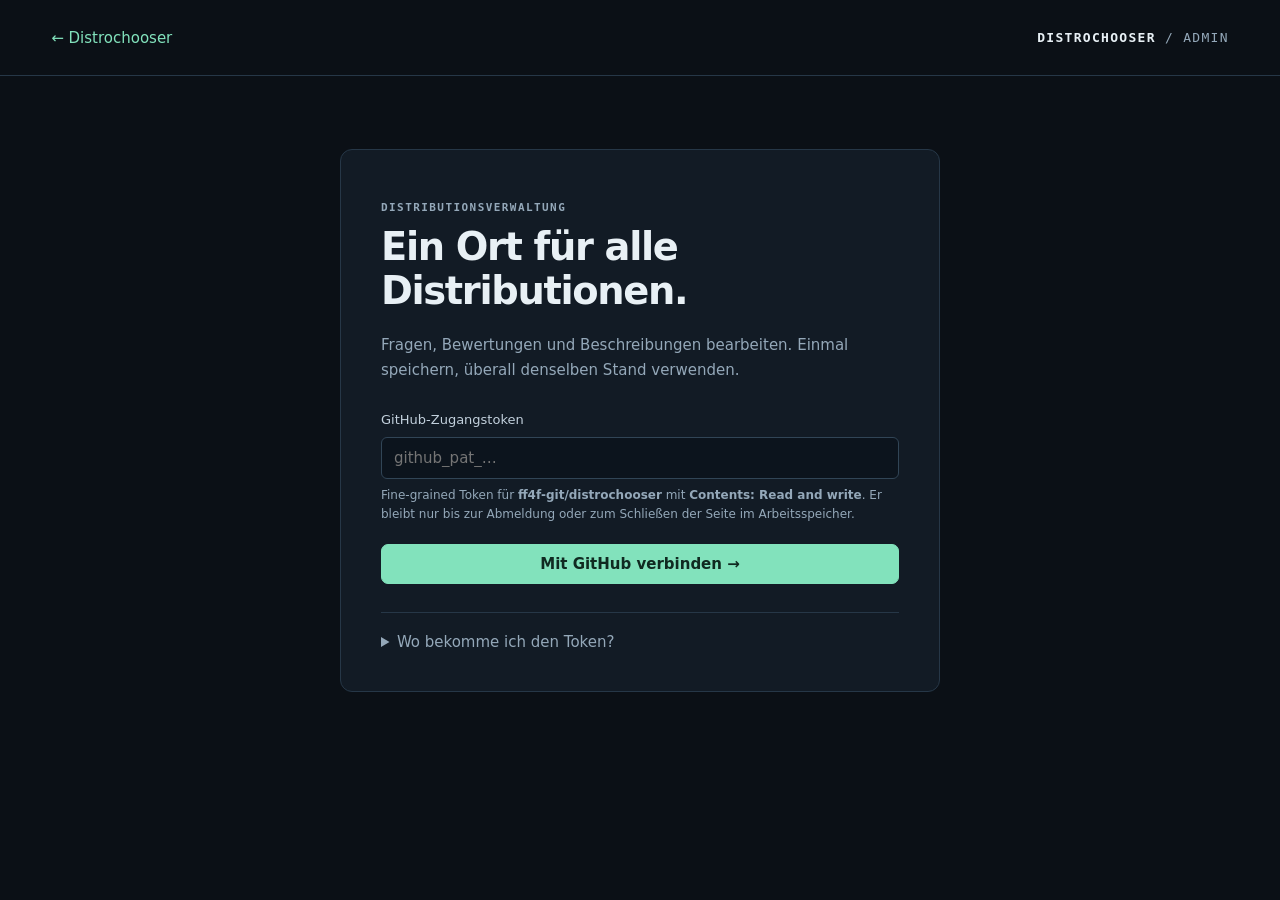
==== admin.html @ 29e4a641 "Add protected distribution administration with versioned publishing and generated exports" ====
<!doctype html>
<html lang="de"><head><meta charset="utf-8"><meta name="viewport" content="width=device-width,initial-scale=1"><meta name="robots" content="noindex,nofollow"><meta name="referrer" content="no-referrer"><meta http-equiv="Content-Security-Policy" content="default-src 'self'; script-src 'self'; style-src 'self'; connect-src 'self' https://sjuzeljqkxffscqrtqxn.supabase.co; img-src 'self' data:; base-uri 'self'; form-action 'none'; object-src 'none'"><title>Distributionen verwalten · Distrochooser</title><link rel="stylesheet" href="assets/admin.css"></head>
<body><header><a href="./">← Distrochooser</a><span class="brand">DISTROCHOOSER <b>/ ADMIN</b></span><button id="logout" hidden>Abmelden</button></header>
<main><section id="login" class="login panel"><p class="eyebrow">DISTRIBUTIONSVERWALTUNG</p><h1>Ein Ort für alle<br>Distributionen.</h1><p>Fragen, Bewertungen und Beschreibungen bearbeiten. Einmal speichern, überall denselben Stand verwenden.</p><form id="loginForm"><label for="token">GitHub-Zugangstoken</label><input id="token" type="password" autocomplete="off" required placeholder="github_pat_…"><p class="help">Fine-grained Token für <strong>ff4f-git/distrochooser</strong> mit <strong>Contents: Read and write</strong>. Er bleibt nur bis zur Abmeldung oder zum Schließen der Seite im Arbeitsspeicher.</p><button class="primary" id="connect">Mit GitHub verbinden →</button></form><details><summary>Wo bekomme ich den Token?</summary><p>Unter GitHub → Settings → Developer settings → Personal access tokens → Fine-grained tokens einen Token mit kurzer Laufzeit anlegen. Nur das Repository „distrochooser“ auswählen und „Contents“ auf „Read and write“ setzen.</p><a href="https://github.com/settings/personal-access-tokens/new" target="_blank" rel="noreferrer">GitHub-Einstellungen öffnen ↗</a></details></section>
<div id="workspace" hidden><div class="page-heading"><div><p class="eyebrow">DISTRIBUTIONSVERWALTUNG</p><h1>Auswählen. Anpassen. Speichern.</h1></div><p id="identity" class="muted"></p></div><div class="layout"><aside class="panel"><div class="aside-heading"><h2>Distributionen</h2><button id="add" title="Neue Distribution hinzufügen">+ Hinzufügen</button></div><label class="sr-only" for="search">Distribution suchen</label><input id="search" type="search" placeholder="Distribution suchen …"><div id="distroList" class="distro-list"></div></aside><section class="editor"><form id="editorForm"><div class="panel editor-title"><div><span id="state" class="eyebrow">AKTIV</span><h2 id="selectedName"></h2></div><label class="toggle"><input type="checkbox" id="active" name="active"> In Empfehlungen anzeigen</label></div><section class="panel"><h3>Die Distribution</h3><div class="fields"><label>Name<input name="name" maxlength="100" required></label><label>Interne ID<input name="id" pattern="[a-z0-9][a-z0-9-]{1,79}" required><span class="help">Bleibt nach der ersten Veröffentlichung unverändert.</span></label><label class="wide">Offizielle Webseite / Download<input name="url" type="url" placeholder="https://…"></label></div></section><section class="panel"><h3>So wird sie vorgestellt</h3><div class="fields" id="descriptions"></div></section><div id="questions"></div><section class="panel"><h3>Arbeitsspeicher bei älteren Rechnern</h3><p class="help">Diese Werte ergänzen die Altersbewertung bei „8 Jahre oder älter“.</p><div id="ram" class="score-fields"></div></section><section class="panel"><h3>Grafikkarte bei Gaming</h3><p class="help">Zusätzliche Punkte, wenn Gaming ausgewählt ist.</p><div id="gpu" class="score-fields"></div></section><footer class="savebar panel"><div><strong id="changeState">Keine Änderungen</strong><p class="help">Speichert und veröffentlicht den vollständigen Datenstand.</p></div><button type="button" id="reset">Verwerfen</button><button type="submit" class="primary" id="save">Speichern & veröffentlichen →</button></footer></form></section></div></div><p id="status" role="status" aria-live="polite"></p></main><script type="module" src="assets/admin.js"></script></body></html>
---- assets/admin.css ----
:root{color-scheme:dark;--bg:#0b1016;--panel:#121b25;--line:#263747;--text:#e8f0f5;--muted:#94a8b9;--accent:#82e2bc;font-family:system-ui,-apple-system,Segoe UI,sans-serif}*{box-sizing:border-box}body{margin:0;background:var(--bg);color:var(--text);font-size:15px}header{height:76px;border-bottom:1px solid var(--line);display:flex;align-items:center;justify-content:space-between;gap:20px;padding:0 4vw}a{color:var(--accent);text-decoration:none}a:hover{text-decoration:underline}.brand{font:600 13px ui-monospace,monospace;letter-spacing:.1em}.brand b{color:var(--muted);font-weight:400}main{max-width:1450px;margin:auto;padding:38px 4vw 70px}h1{font-size:clamp(27px,3vw,42px);line-height:1.15;font-weight:600;letter-spacing:-.035em;margin:10px 0 20px}h2{font-size:19px;font-weight:600;margin:0}h3{font-size:17px;margin:0 0 22px}.eyebrow{font:600 11px ui-monospace,monospace;letter-spacing:.13em;color:var(--accent)}p{line-height:1.65}.panel{background:var(--panel);border:1px solid var(--line);border-radius:12px;padding:26px}.login{max-width:600px;margin:35px auto;padding:40px}.login p{color:var(--muted)}.login form{margin:28px 0}.login button{width:100%;margin-top:20px}.login details{border-top:1px solid var(--line);padding-top:20px}summary{cursor:pointer;color:var(--muted)}button,input,textarea{font:inherit}button{border:1px solid var(--line);border-radius:7px;background:#192633;color:var(--text);padding:10px 15px;cursor:pointer;transition:background .15s}button:hover{background:#233747}button.primary{background:var(--accent);border-color:var(--accent);color:#102a21;font-weight:650}button.primary:hover{background:#a9f0d4}button:disabled{opacity:.5;cursor:wait}input,textarea{width:100%;margin-top:8px;padding:11px 12px;background:#0c141d;color:var(--text);border:1px solid #314556;border-radius:6px;outline:none}input:focus,textarea:focus,button:focus-visible{border-color:var(--accent);outline:2px solid #82e2bc40;outline-offset:2px}input:read-only{color:var(--muted)}textarea{min-height:100px;resize:vertical}label{display:block;line-height:1.4;color:#c2d0dc;font-size:13px}.help,.muted{font-size:12px;color:var(--muted);line-height:1.6}.help{display:block;margin:7px 0 0}.page-heading{display:flex;align-items:end;justify-content:space-between;margin-bottom:20px}.layout{display:grid;grid-template-columns:270px minmax(0,1fr);gap:24px;align-items:start}aside{position:sticky;top:20px;padding:18px!important}.aside-heading{display:flex;align-items:center;justify-content:space-between;gap:8px}.aside-heading h2{font-size:14px}.aside-heading button{font-size:11px;padding:7px 8px}.distro-list{margin:14px -6px 0;max-height:65vh;overflow:auto}.distro-list button{display:block;width:100%;text-align:left;border:0;background:transparent;font-size:13px;padding:12px;border-radius:6px}.distro-list button[aria-current=true]{background:#203b36;color:var(--accent)}.distro-list small{display:block;font-size:10px;margin-top:3px;color:var(--muted)}.editor .panel{margin-bottom:18px}.editor-title{display:flex;align-items:center;justify-content:space-between;gap:20px}.editor-title h2{font-size:25px;margin-top:7px}.toggle{display:flex;align-items:center;gap:9px;white-space:nowrap}.toggle input{width:auto;margin:0;accent-color:var(--accent)}.fields{display:grid;grid-template-columns:1fr 1fr;gap:22px}.wide{grid-column:1/-1}.score-fields{display:grid;grid-template-columns:repeat(auto-fit,minmax(150px,1fr));gap:18px}.score-fields input{max-width:130px;font:600 19px ui-monospace,monospace;text-align:right}.score-fields small{display:block;color:var(--muted);font:10px ui-monospace,monospace;margin-bottom:5px}.savebar{position:sticky;bottom:12px;display:flex;align-items:center;gap:12px;box-shadow:0 12px 40px #0008}.savebar>div{flex:1}.savebar strong{font-size:13px}#status{position:fixed;bottom:20px;left:50%;transform:translateX(-50%);background:#182e28;border:1px solid var(--accent);border-radius:9px;padding:14px 22px;z-index:5;max-width:90vw;box-shadow:0 6px 30px #000a}#status:empty{display:none}#status.error{border-color:#ef9999;background:#352128}.sr-only{position:absolute;width:1px;height:1px;overflow:hidden;clip:rect(0,0,0,0)}[hidden]{display:none!important}@media(max-width:900px){.layout{grid-template-columns:220px minmax(0,1fr)}.fields{grid-template-columns:1fr}.editor-title{align-items:start;flex-direction:column}.savebar{flex-wrap:wrap}.savebar>div{flex-basis:100%}}@media(max-width:650px){header{height:auto;min-height:65px;padding:14px 20px;flex-wrap:wrap}.brand{font-size:10px}main{padding:25px 16px}.layout{grid-template-columns:1fr}aside{position:static}.distro-list{max-height:180px}.panel{padding:21px}.page-heading{display:block}.score-fields{grid-template-columns:1fr 1fr}.savebar{bottom:0}.savebar button{flex:1;font-size:12px;padding:10px}.login{padding:26px;margin:10px auto}}
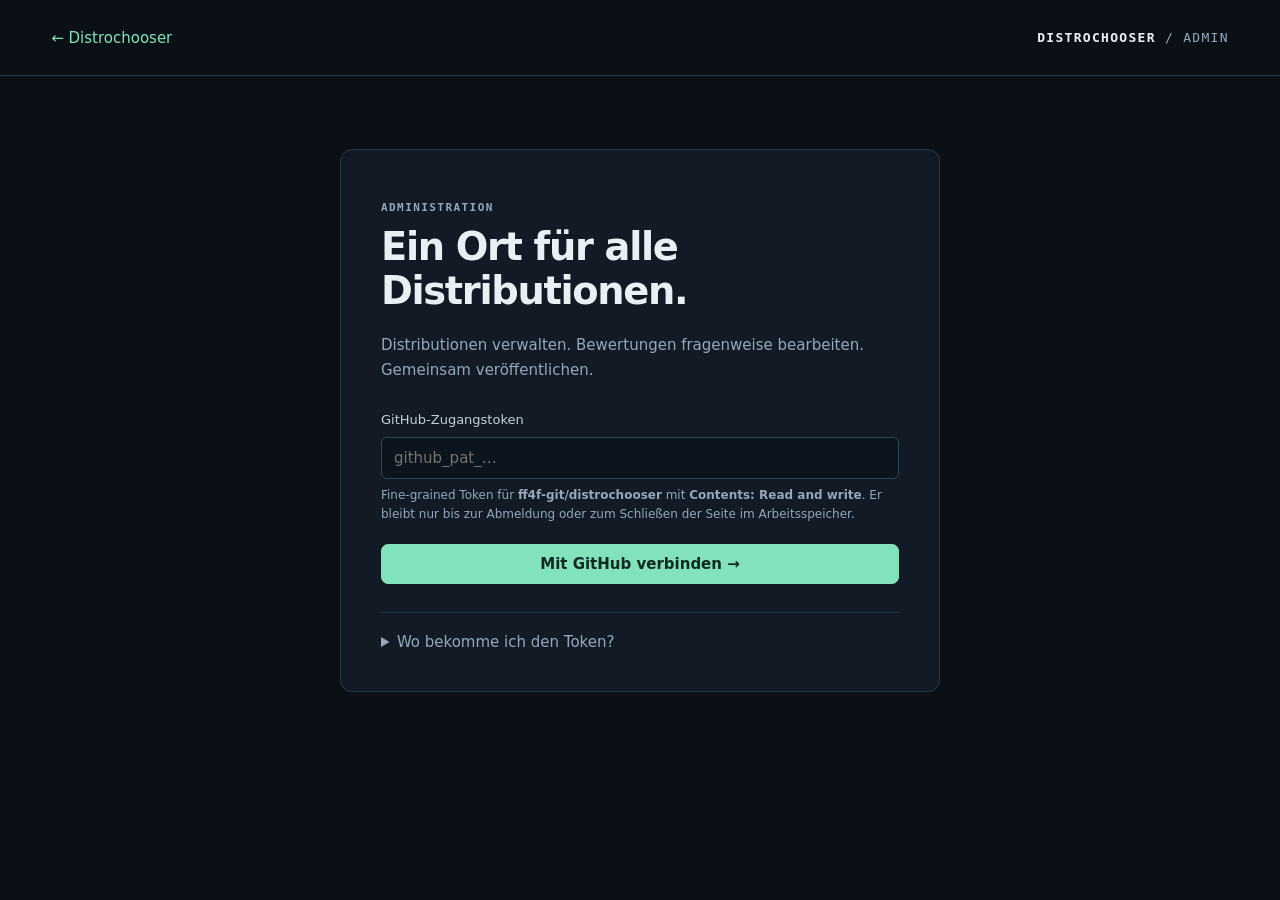
==== commit 80f2aaab: "Separate distribution details from question-wide score tables and remove overlapping controls" ====
--- a/admin.html
+++ b/admin.html
@@ -1,5 +1,18 @@
 <!doctype html>
-<html lang="de"><head><meta charset="utf-8"><meta name="viewport" content="width=device-width,initial-scale=1"><meta name="robots" content="noindex,nofollow"><meta name="referrer" content="no-referrer"><meta http-equiv="Content-Security-Policy" content="default-src 'self'; script-src 'self'; style-src 'self'; connect-src 'self' https://sjuzeljqkxffscqrtqxn.supabase.co; img-src 'self' data:; base-uri 'self'; form-action 'none'; object-src 'none'"><title>Distributionen verwalten · Distrochooser</title><link rel="stylesheet" href="assets/admin.css"></head>
-<body><header><a href="./">← Distrochooser</a><span class="brand">DISTROCHOOSER <b>/ ADMIN</b></span><button id="logout" hidden>Abmelden</button></header>
-<main><section id="login" class="login panel"><p class="eyebrow">DISTRIBUTIONSVERWALTUNG</p><h1>Ein Ort für alle<br>Distributionen.</h1><p>Fragen, Bewertungen und Beschreibungen bearbeiten. Einmal speichern, überall denselben Stand verwenden.</p><form id="loginForm"><label for="token">GitHub-Zugangstoken</label><input id="token" type="password" autocomplete="off" required placeholder="github_pat_…"><p class="help">Fine-grained Token für <strong>ff4f-git/distrochooser</strong> mit <strong>Contents: Read and write</strong>. Er bleibt nur bis zur Abmeldung oder zum Schließen der Seite im Arbeitsspeicher.</p><button class="primary" id="connect">Mit GitHub verbinden →</button></form><details><summary>Wo bekomme ich den Token?</summary><p>Unter GitHub → Settings → Developer settings → Personal access tokens → Fine-grained tokens einen Token mit kurzer Laufzeit anlegen. Nur das Repository „distrochooser“ auswählen und „Contents“ auf „Read and write“ setzen.</p><a href="https://github.com/settings/personal-access-tokens/new" target="_blank" rel="noreferrer">GitHub-Einstellungen öffnen ↗</a></details></section>
-<div id="workspace" hidden><div class="page-heading"><div><p class="eyebrow">DISTRIBUTIONSVERWALTUNG</p><h1>Auswählen. Anpassen. Speichern.</h1></div><p id="identity" class="muted"></p></div><div class="layout"><aside class="panel"><div class="aside-heading"><h2>Distributionen</h2><button id="add" title="Neue Distribution hinzufügen">+ Hinzufügen</button></div><label class="sr-only" for="search">Distribution suchen</label><input id="search" type="search" placeholder="Distribution suchen …"><div id="distroList" class="distro-list"></div></aside><section class="editor"><form id="editorForm"><div class="panel editor-title"><div><span id="state" class="eyebrow">AKTIV</span><h2 id="selectedName"></h2></div><label class="toggle"><input type="checkbox" id="active" name="active"> In Empfehlungen anzeigen</label></div><section class="panel"><h3>Die Distribution</h3><div class="fields"><label>Name<input name="name" maxlength="100" required></label><label>Interne ID<input name="id" pattern="[a-z0-9][a-z0-9-]{1,79}" required><span class="help">Bleibt nach der ersten Veröffentlichung unverändert.</span></label><label class="wide">Offizielle Webseite / Download<input name="url" type="url" placeholder="https://…"></label></div></section><section class="panel"><h3>So wird sie vorgestellt</h3><div class="fields" id="descriptions"></div></section><div id="questions"></div><section class="panel"><h3>Arbeitsspeicher bei älteren Rechnern</h3><p class="help">Diese Werte ergänzen die Altersbewertung bei „8 Jahre oder älter“.</p><div id="ram" class="score-fields"></div></section><section class="panel"><h3>Grafikkarte bei Gaming</h3><p class="help">Zusätzliche Punkte, wenn Gaming ausgewählt ist.</p><div id="gpu" class="score-fields"></div></section><footer class="savebar panel"><div><strong id="changeState">Keine Änderungen</strong><p class="help">Speichert und veröffentlicht den vollständigen Datenstand.</p></div><button type="button" id="reset">Verwerfen</button><button type="submit" class="primary" id="save">Speichern & veröffentlichen →</button></footer></form></section></div></div><p id="status" role="status" aria-live="polite"></p></main><script type="module" src="assets/admin.js"></script></body></html>
+<html lang="de"><head>
+<meta charset="utf-8"><meta name="viewport" content="width=device-width,initial-scale=1"><meta name="robots" content="noindex,nofollow"><meta name="referrer" content="no-referrer">
+<meta http-equiv="Content-Security-Policy" content="default-src 'self'; script-src 'self'; style-src 'self'; connect-src 'self' https://sjuzeljqkxffscqrtqxn.supabase.co; img-src 'self' data:; base-uri 'self'; form-action 'none'; object-src 'none'">
+<title>Distrochooser · Administration</title><link rel="stylesheet" href="assets/admin.css?v=3.1.0"></head><body>
+<header><a href="./">← Distrochooser</a><span class="brand">DISTROCHOOSER <b>/ ADMIN</b></span><button id="logout" hidden>Abmelden</button></header>
+<main><section id="login" class="login panel"><p class="eyebrow">ADMINISTRATION</p><h1>Ein Ort für alle<br>Distributionen.</h1><p>Distributionen verwalten. Bewertungen fragenweise bearbeiten. Gemeinsam veröffentlichen.</p>
+<form id="loginForm"><label for="token">GitHub-Zugangstoken</label><input id="token" type="password" autocomplete="off" required placeholder="github_pat_…"><p class="help">Fine-grained Token für <strong>ff4f-git/distrochooser</strong> mit <strong>Contents: Read and write</strong>. Er bleibt nur bis zur Abmeldung oder zum Schließen der Seite im Arbeitsspeicher.</p><button class="primary" id="connect">Mit GitHub verbinden →</button></form><p id="loginStatus" class="status" role="status" aria-live="polite"></p>
+<details><summary>Wo bekomme ich den Token?</summary><p>GitHub → Settings → Developer settings → Personal access tokens → Fine-grained tokens. Nur „distrochooser“ auswählen und „Contents“ auf „Read and write“ setzen.</p><a href="https://github.com/settings/personal-access-tokens/new" target="_blank" rel="noreferrer">GitHub-Einstellungen öffnen ↗</a></details></section>
+<div id="workspace" hidden><div class="page-heading"><div><p class="eyebrow">ADMINISTRATION</p><h1>Distributionen & Bewertungen</h1></div><p id="identity" class="muted"></p></div>
+<div class="layout"><aside class="panel"><nav class="admin-nav" aria-label="Verwaltungsbereiche"><button id="navDistributions" aria-current="page">Distributionen</button><button id="navQuestions">Fragen & Punkte</button></nav><div id="distributionTools"><div class="aside-heading"><h2>Distributionen</h2><button id="add">+ Hinzufügen</button></div><label class="sr-only" for="search">Distribution suchen</label><input id="search" type="search" placeholder="Distribution suchen …"><div id="distroList" class="distro-list"></div></div><p id="questionHelp" class="help" hidden>Rechts eine Frage wählen und die Punkte aller Distributionen gemeinsam bearbeiten. Änderungen bleiben beim Wechsel des Bereichs erhalten.</p></aside>
+<section class="editor"><section id="deletions" class="panel deletion-notice" hidden><p id="deletionText"></p><button type="button" id="undoDelete">Löschungen rückgängig machen</button></section>
+<div id="distributionView"><section class="panel editor-title"><div><span id="state" class="eyebrow">AKTIV</span><h2 id="selectedName"></h2></div><label class="toggle"><input type="checkbox" id="active"> In Empfehlungen anzeigen</label></section>
+<form id="metadataForm" novalidate><section class="panel"><h3>Haupteinstellungen</h3><div class="fields"><label>Name<input name="name" maxlength="100" required></label><label>Interne ID<input name="id" pattern="[a-z0-9][a-z0-9-]{1,79}" required><span class="help">Bleibt nach der ersten Veröffentlichung unverändert.</span></label><label class="wide">Offizielle Webseite / Download<input name="url" type="url" placeholder="https://…"></label></div></section><section class="panel"><h3>Beschreibungen & Stärken</h3><div class="fields" id="descriptions"></div></section></form>
+<section class="panel distribution-actions"><div><h3>Bewertungen</h3><p class="help">Punkte werden im Frageneditor für alle Distributionen gemeinsam bearbeitet.</p><button id="openQuestions">Fragen & Punkte öffnen →</button></div><button type="button" id="delete" class="danger">Distribution löschen</button></section></div>
+<section id="questionView" class="panel" hidden><div class="question-heading"><div><p class="eyebrow">FRAGENEDITOR</p><h2>Eine Frage. Alle Distributionen.</h2></div><p id="matrixCount" class="muted"></p></div><label class="question-picker" for="questionSelect">Frage auswählen<select id="questionSelect"></select></label><p id="matrixHint" class="help"></p><div class="matrix-scroll" role="region" aria-label="Bearbeitbare Punktetabelle" tabindex="0"><table id="scoreTable"><caption class="sr-only" id="matrixCaption"></caption><thead id="matrixHead"></thead><tbody id="matrixBody"></tbody><tfoot id="matrixFoot"></tfoot></table></div></section>
+<footer class="savebar panel"><div><strong id="changeState">Keine Änderungen</strong><p class="help">Speichert alle Änderungen aus beiden Bereichen gemeinsam.</p></div><div class="save-actions"><button type="button" id="reset">Änderungen verwerfen</button><button type="button" class="primary" id="save">Speichern & veröffentlichen →</button></div><p id="status" class="status" role="status" aria-live="polite"></p></footer>
+</section></div></div></main><script type="module" src="assets/admin.js?v=3.1.0"></script></body></html>
--- a/assets/admin.css
+++ b/assets/admin.css
@@ -1 +1,36 @@
 :root{color-scheme:dark;--bg:#0b1016;--panel:#121b25;--line:#263747;--text:#e8f0f5;--muted:#94a8b9;--accent:#82e2bc;font-family:system-ui,-apple-system,Segoe UI,sans-serif}*{box-sizing:border-box}body{margin:0;background:var(--bg);color:var(--text);font-size:15px}header{height:76px;border-bottom:1px solid var(--line);display:flex;align-items:center;justify-content:space-between;gap:20px;padding:0 4vw}a{color:var(--accent);text-decoration:none}a:hover{text-decoration:underline}.brand{font:600 13px ui-monospace,monospace;letter-spacing:.1em}.brand b{color:var(--muted);font-weight:400}main{max-width:1450px;margin:auto;padding:38px 4vw 70px}h1{font-size:clamp(27px,3vw,42px);line-height:1.15;font-weight:600;letter-spacing:-.035em;margin:10px 0 20px}h2{font-size:19px;font-weight:600;margin:0}h3{font-size:17px;margin:0 0 22px}.eyebrow{font:600 11px ui-monospace,monospace;letter-spacing:.13em;color:var(--accent)}p{line-height:1.65}.panel{background:var(--panel);border:1px solid var(--line);border-radius:12px;padding:26px}.login{max-width:600px;margin:35px auto;padding:40px}.login p{color:var(--muted)}.login form{margin:28px 0}.login button{width:100%;margin-top:20px}.login details{border-top:1px solid var(--line);padding-top:20px}summary{cursor:pointer;color:var(--muted)}button,input,textarea{font:inherit}button{border:1px solid var(--line);border-radius:7px;background:#192633;color:var(--text);padding:10px 15px;cursor:pointer;transition:background .15s}button:hover{background:#233747}button.primary{background:var(--accent);border-color:var(--accent);color:#102a21;font-weight:650}button.primary:hover{background:#a9f0d4}button:disabled{opacity:.5;cursor:wait}input,textarea{width:100%;margin-top:8px;padding:11px 12px;background:#0c141d;color:var(--text);border:1px solid #314556;border-radius:6px;outline:none}input:focus,textarea:focus,button:focus-visible{border-color:var(--accent);outline:2px solid #82e2bc40;outline-offset:2px}input:read-only{color:var(--muted)}textarea{min-height:100px;resize:vertical}label{display:block;line-height:1.4;color:#c2d0dc;font-size:13px}.help,.muted{font-size:12px;color:var(--muted);line-height:1.6}.help{display:block;margin:7px 0 0}.page-heading{display:flex;align-items:end;justify-content:space-between;margin-bottom:20px}.layout{display:grid;grid-template-columns:270px minmax(0,1fr);gap:24px;align-items:start}aside{position:sticky;top:20px;padding:18px!important}.aside-heading{display:flex;align-items:center;justify-content:space-between;gap:8px}.aside-heading h2{font-size:14px}.aside-heading button{font-size:11px;padding:7px 8px}.distro-list{margin:14px -6px 0;max-height:65vh;overflow:auto}.distro-list button{display:block;width:100%;text-align:left;border:0;background:transparent;font-size:13px;padding:12px;border-radius:6px}.distro-list button[aria-current=true]{background:#203b36;color:var(--accent)}.distro-list small{display:block;font-size:10px;margin-top:3px;color:var(--muted)}.editor .panel{margin-bottom:18px}.editor-title{display:flex;align-items:center;justify-content:space-between;gap:20px}.editor-title h2{font-size:25px;margin-top:7px}.toggle{display:flex;align-items:center;gap:9px;white-space:nowrap}.toggle input{width:auto;margin:0;accent-color:var(--accent)}.fields{display:grid;grid-template-columns:1fr 1fr;gap:22px}.wide{grid-column:1/-1}.score-fields{display:grid;grid-template-columns:repeat(auto-fit,minmax(150px,1fr));gap:18px}.score-fields input{max-width:130px;font:600 19px ui-monospace,monospace;text-align:right}.score-fields small{display:block;color:var(--muted);font:10px ui-monospace,monospace;margin-bottom:5px}.savebar{position:sticky;bottom:12px;display:flex;align-items:center;gap:12px;box-shadow:0 12px 40px #0008}.savebar>div{flex:1}.savebar strong{font-size:13px}#status{position:fixed;bottom:20px;left:50%;transform:translateX(-50%);background:#182e28;border:1px solid var(--accent);border-radius:9px;padding:14px 22px;z-index:5;max-width:90vw;box-shadow:0 6px 30px #000a}#status:empty{display:none}#status.error{border-color:#ef9999;background:#352128}.sr-only{position:absolute;width:1px;height:1px;overflow:hidden;clip:rect(0,0,0,0)}[hidden]{display:none!important}@media(max-width:900px){.layout{grid-template-columns:220px minmax(0,1fr)}.fields{grid-template-columns:1fr}.editor-title{align-items:start;flex-direction:column}.savebar{flex-wrap:wrap}.savebar>div{flex-basis:100%}}@media(max-width:650px){header{height:auto;min-height:65px;padding:14px 20px;flex-wrap:wrap}.brand{font-size:10px}main{padding:25px 16px}.layout{grid-template-columns:1fr}aside{position:static}.distro-list{max-height:180px}.panel{padding:21px}.page-heading{display:block}.score-fields{grid-template-columns:1fr 1fr}.savebar{bottom:0}.savebar button{flex:1;font-size:12px;padding:10px}.login{padding:26px;margin:10px auto}}
+
+.danger{width:100%;margin-top:18px;color:#ffb5b5;border-color:#774949;background:#30202a;font-size:12px}.danger:hover{background:#492632}.deletion-notice{border-color:#b18a4f!important;background:#2b251b!important}.deletion-notice p{margin-top:0;color:#f5d4a3}
+
+/* Two work areas; controls and feedback stay in document flow. */
+.layout{grid-template-columns:240px minmax(0,1fr)}.editor{min-width:0}
+.admin-nav{display:grid;gap:7px;margin-bottom:24px;padding-bottom:20px;border-bottom:1px solid var(--line)}
+.admin-nav button{text-align:left;background:transparent;border-color:transparent;padding:12px 13px}
+.admin-nav button[aria-current=page]{background:#203b36;border-color:#355d50;color:var(--accent)}
+.distro-list{max-height:58vh}.editor .panel{margin-bottom:20px}
+.distribution-actions{display:flex;gap:24px;align-items:center;justify-content:space-between}
+.distribution-actions h3{margin-bottom:8px}.distribution-actions .help{margin-bottom:16px}
+.distribution-actions .danger{width:auto;flex-shrink:0;margin:0}
+.question-heading{display:flex;align-items:end;justify-content:space-between;gap:18px;margin-bottom:26px}
+.question-heading .eyebrow{margin-top:0}.question-heading h2{font-size:24px}
+.question-picker select{display:block;width:100%;margin:8px 0 12px;padding:13px;background:#0c141d;border:1px solid #314556;border-radius:6px;color:var(--text);font:inherit}
+.question-picker select:focus{outline:2px solid #82e2bc40;border-color:var(--accent)}
+.matrix-scroll{max-height:66vh;overflow:auto;border:1px solid var(--line);border-radius:8px;margin-top:20px;isolation:isolate;scroll-padding-top:100px}
+#scoreTable{border-collapse:separate;border-spacing:0;width:100%;font-size:13px}
+#scoreTable th,#scoreTable td{padding:11px 13px;border-bottom:1px solid var(--line);vertical-align:middle;text-align:center;min-width:132px}
+#scoreTable thead th{position:sticky;top:0;background:#1b2a38;z-index:3;font-size:12px;font-weight:600;line-height:1.4}
+#scoreTable th:first-child{position:sticky;left:0;min-width:210px;max-width:240px;background:var(--panel);z-index:2;text-align:left;font-weight:500}
+#scoreTable thead th:first-child{background:#1b2a38;z-index:4}
+#scoreTable small{display:block;color:var(--muted);font-size:10px;margin-top:5px;font-weight:400}
+#scoreTable tbody tr:hover td,#scoreTable tbody tr:hover th{background:#182633}
+#scoreTable td input{width:96px;margin:0;padding:9px 8px;text-align:right;font:500 16px ui-monospace,monospace}
+#scoreTable td input.changed{border-color:#80c8aa;background:#142d27}
+#scoreTable td input:read-only{background:#18212a;color:#8498a7}
+#scoreTable tfoot td,#scoreTable tfoot th{font-size:12px;color:var(--muted);background:#101923;border-bottom:0}
+.savebar{position:static;bottom:auto;display:flex;flex-wrap:wrap;justify-content:space-between;gap:18px;box-shadow:none}
+.savebar>div{flex:initial}.savebar .save-actions{display:flex;gap:12px;flex-wrap:wrap}
+#status,.status{position:static;left:auto;bottom:auto;transform:none;max-width:none;box-shadow:none;border:0;border-radius:6px;background:#1b3028;color:#b6ebd1;padding:12px 15px;margin:0;font-size:13px;line-height:1.6}
+.savebar #status{flex-basis:100%}#status.error,.status.error{background:#352128;color:#ffb5b5;border:0}
+#status:empty,.status:empty{display:none}.login .status{margin:15px 0}
+@media(max-width:900px){.layout{grid-template-columns:200px minmax(0,1fr)}.savebar{display:block}.savebar .save-actions{margin-top:16px}.savebar #status{margin-top:16px}.distribution-actions{align-items:start;flex-direction:column}.question-heading{align-items:start;flex-direction:column;gap:0}.question-heading h2{font-size:21px}}
+@media(max-width:650px){.layout{grid-template-columns:1fr}.admin-nav{grid-template-columns:1fr 1fr;margin-bottom:12px;padding-bottom:12px}.admin-nav button{text-align:center;font-size:13px}.distro-list{max-height:170px}.savebar .save-actions{display:grid;grid-template-columns:1fr}.savebar button{width:100%}.matrix-scroll{max-height:62vh}#scoreTable th:first-child{min-width:170px;max-width:190px}#scoreTable td,#scoreTable th{padding:9px;min-width:115px}.page-heading h1{font-size:28px}.distribution-actions .danger{width:100%}}
